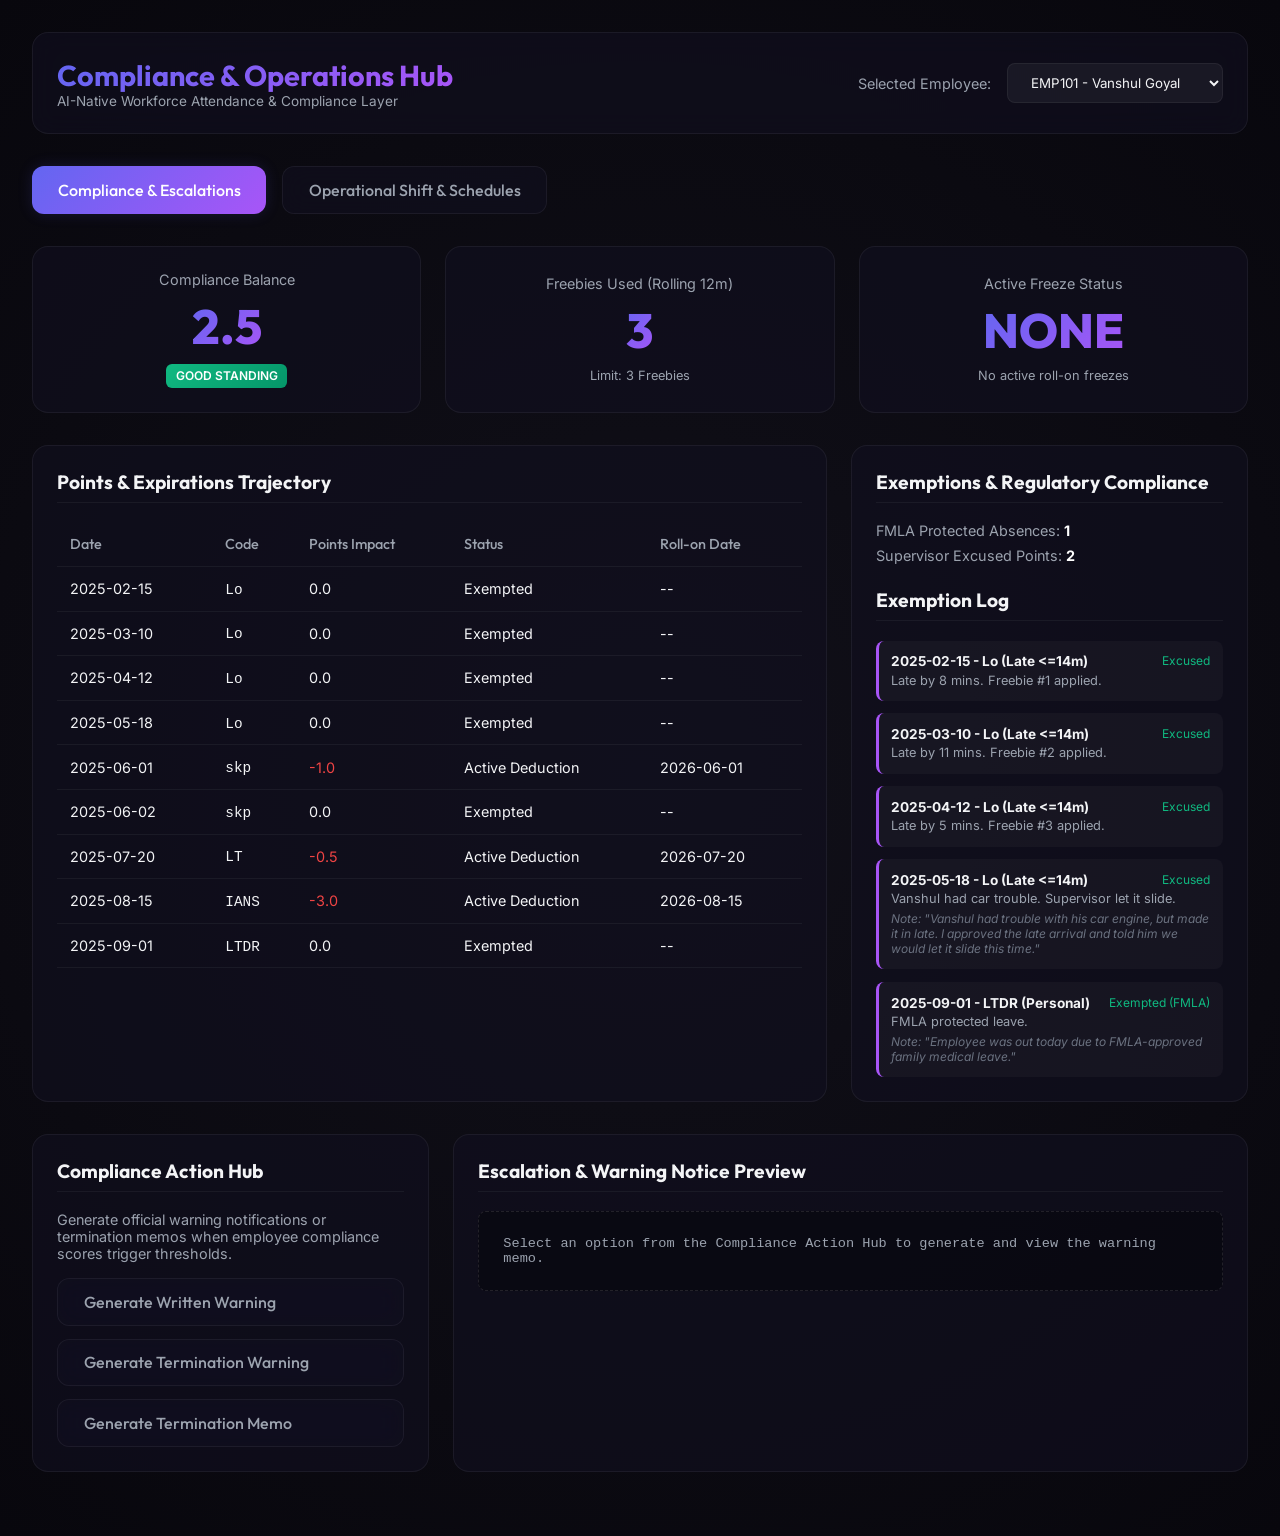
==== dashboard/index.html @ 17ec2633 "feat: initial commit for AI-native attendance compliance engine & dashboard" ====
<!DOCTYPE html>
<html lang="en">
<head>
  <meta charset="UTF-8">
  <meta name="viewport" content="width=device-width, initial-scale=1.0">
  <title>Workforce Attendance Compliance Hub</title>
  <link rel="stylesheet" href="index.css">
</head>
<body>
  <div class="app-container">
    <!-- Header -->
    <header>
      <div class="logo-section">
        <h1>Compliance & Operations Hub</h1>
        <p>AI-Native Workforce Attendance & Compliance Layer</p>
      </div>
      <div class="controls">
        <label for="employee-select" style="color: var(--text-secondary); font-size: 0.9rem;">Selected Employee:</label>
        <select id="employee-select">
          <option value="EMP101">EMP101 - Vanshul Goyal</option>
          <option value="EMP102">EMP102 - Sarah Connor</option>
          <option value="EMP103">EMP103 - Marcus Wright</option>
          <option value="EMP104">EMP104 - John Connor</option>
          <option value="EMP105">EMP105 - Kyle Reese</option>
        </select>
      </div>
    </header>

    <!-- Navigation Tabs -->
    <div class="tabs">
      <button class="tab-btn active" onclick="switchTab('compliance')">Compliance & Escalations</button>
      <button class="tab-btn" onclick="switchTab('operations')">Operational Shift & Schedules</button>
    </div>

    <!-- 1. COMPLIANCE DASHBOARD -->
    <div id="compliance-panel" class="dashboard-panel active">
      <!-- Metric Grid -->
      <div class="grid-3">
        <div class="card stat-card">
          <span class="stat-label">Compliance Balance</span>
          <div class="stat-value" id="points-val">7.0</div>
          <span id="warning-badge" class="badge badge-success">Good Standing</span>
        </div>
        <div class="card stat-card">
          <span class="stat-label">Freebies Used (Rolling 12m)</span>
          <div class="stat-value" id="freebies-val">0</div>
          <span class="stat-label" style="font-size: 0.8rem;">Limit: 3 Freebies</span>
        </div>
        <div class="card stat-card">
          <span class="stat-label">Active Freeze Status</span>
          <div class="stat-value" id="freeze-val">No</div>
          <span class="stat-label" id="freeze-sublabel" style="font-size: 0.8rem;">No active roll-on freezes</span>
        </div>
      </div>

      <!-- Detail Grid -->
      <div class="grid-2-1">
        <!-- Chronological Timeline -->
        <div class="card">
          <h3>Points & Expirations Trajectory</h3>
          <table id="trajectory-table">
            <thead>
              <tr>
                <th>Date</th>
                <th>Code</th>
                <th>Points Impact</th>
                <th>Status</th>
                <th>Roll-on Date</th>
              </tr>
            </thead>
            <tbody>
              <!-- Rendered dynamically -->
            </tbody>
          </table>
        </div>

        <!-- FMLA & Exceptions Info -->
        <div class="card">
          <h3>Exemptions & Regulatory Compliance</h3>
          <div style="margin-bottom: 1.5rem;">
            <p style="color: var(--text-secondary); font-size: 0.9rem; margin-bottom: 0.5rem;">
              FMLA Protected Absences: <strong id="fmla-count" style="color:#fff;">0</strong>
            </p>
            <p style="color: var(--text-secondary); font-size: 0.9rem;">
              Supervisor Excused Points: <strong id="excused-count" style="color:#fff;">0</strong>
            </p>
          </div>
          <h3>Exemption Log</h3>
          <div id="exemptions-log" style="font-size: 0.85rem; display: flex; flex-direction: column; gap: 0.8rem;">
            <!-- Rendered dynamically -->
          </div>
        </div>
      </div>

      <!-- Action & Letters Hub -->
      <div class="grid-3" style="grid-template-columns: 1fr 2fr;">
        <div class="card">
          <h3>Compliance Action Hub</h3>
          <p style="color: var(--text-secondary); font-size: 0.9rem; margin-bottom: 1rem;">
            Generate official warning notifications or termination memos when employee compliance scores trigger thresholds.
          </p>
          <div style="display: flex; flex-direction: column; gap: 0.8rem;">
            <button class="tab-btn" style="width: 100%; text-align: left;" onclick="showLetter('written')">Generate Written Warning</button>
            <button class="tab-btn" style="width: 100%; text-align: left;" onclick="showLetter('termination-warning')">Generate Termination Warning</button>
            <button class="tab-btn" style="width: 100%; text-align: left;" onclick="showLetter('termination')">Generate Termination Memo</button>
          </div>
        </div>
        <div class="card">
          <h3>Escalation & Warning Notice Preview</h3>
          <div class="letter-box" id="letter-preview">
Select an option from the Compliance Action Hub to generate and view the warning memo.
          </div>
        </div>
      </div>
    </div>

    <!-- 2. OPERATIONS DASHBOARD -->
    <div id="operations-panel" class="dashboard-panel">
      <!-- Top Metrics Grid -->
      <div class="grid-3">
        <div class="card stat-card">
          <span class="stat-label">Protected Sick Leave Balance</span>
          <div class="stat-value" id="sick-bal-val">32 hrs</div>
          <span class="stat-label" style="font-size: 0.8rem;">Allocated: 40 hrs / year</span>
        </div>
        <div class="card stat-card">
          <span class="stat-label">Vacation Balance</span>
          <div class="stat-value" id="vacation-val">80 hrs</div>
          <span class="stat-label" style="font-size: 0.8rem;">Earned & unused</span>
        </div>
        <div class="card stat-card">
          <span class="stat-label">Department / Role</span>
          <div class="stat-value" id="role-val" style="font-size: 1.5rem; padding: 1.2rem 0;">Warehouse Ops</div>
          <span class="stat-label" id="dept-val">Logistics</span>
        </div>
      </div>

      <!-- Schedule & Notes Detail Grid -->
      <div class="grid-2-1">
        <!-- Daily Schedule Grid -->
        <div class="card">
          <h3>Daily Base Schedule & Actual Punches</h3>
          <table id="schedule-table">
            <thead>
              <tr>
                <th>Date</th>
                <th>Base Schedule</th>
                <th>Actual Punch Result</th>
                <th>Status / Notes</th>
              </tr>
            </thead>
            <tbody>
              <!-- Rendered dynamically -->
            </tbody>
          </table>
        </div>

        <!-- Shift Notes & Trades -->
        <div style="display:flex; flex-direction:column; gap:1.5rem;">
          <div class="card">
            <h3>Supervisor Notes</h3>
            <div id="supervisor-notes-log" style="display:flex; flex-direction:column; gap:1rem;">
              <!-- Rendered dynamically -->
            </div>
          </div>
          <div class="card">
            <h3>Day Trade Off (DTO) Swaps</h3>
            <div id="dto-log">
              <!-- Rendered dynamically -->
            </div>
          </div>
        </div>
      </div>
    </div>
  </div>

  <script src="data.js"></script>
  <script src="app.js"></script>
</body>
</html>
---- dashboard/index.css ----
@import url('https://fonts.googleapis.com/css2?family=Inter:wght@300;400;500;600;700&family=Outfit:wght@400;500;600;700;800&display=swap');

:root {
  --bg-gradient: radial-gradient(circle at 50% 50%, #111019 0%, #08070d 100%);
  --glass-bg: rgba(18, 16, 32, 0.6);
  --glass-border: rgba(255, 255, 255, 0.06);
  --glass-border-hover: rgba(255, 255, 255, 0.12);
  --glow-primary: rgba(99, 102, 241, 0.15);
  
  --primary-gradient: linear-gradient(135deg, #6366f1 0%, #a855f7 100%);
  --success-gradient: linear-gradient(135deg, #10b981 0%, #059669 100%);
  --warning-gradient: linear-gradient(135deg, #f59e0b 0%, #d97706 100%);
  --danger-gradient: linear-gradient(135deg, #ef4444 0%, #dc2626 100%);

  --text-primary: #f3f4f6;
  --text-secondary: #9ca3af;
  --text-muted: #6b7280;
  
  --font-display: 'Outfit', sans-serif;
  --font-body: 'Inter', sans-serif;
}

* {
  box-sizing: border-box;
  margin: 0;
  padding: 0;
}

body {
  font-family: var(--font-body);
  background: var(--bg-gradient);
  color: var(--text-primary);
  min-height: 100vh;
  overflow-x: hidden;
  padding: 2rem;
}

/* App Container */
.app-container {
  max-width: 1400px;
  margin: 0 auto;
}

/* Header & Controls */
header {
  display: flex;
  justify-content: space-between;
  align-items: center;
  margin-bottom: 2rem;
  padding: 1.5rem;
  background: var(--glass-bg);
  border: 1px solid var(--glass-border);
  backdrop-filter: blur(12px);
  border-radius: 16px;
}

.logo-section h1 {
  font-family: var(--font-display);
  font-weight: 700;
  font-size: 1.8rem;
  background: var(--primary-gradient);
  -webkit-background-clip: text;
  -webkit-text-fill-color: transparent;
}

.logo-section p {
  color: var(--text-secondary);
  font-size: 0.85rem;
}

.controls {
  display: flex;
  gap: 1rem;
  align-items: center;
}

select {
  background: rgba(255, 255, 255, 0.05);
  border: 1px solid var(--glass-border);
  color: var(--text-primary);
  padding: 0.6rem 1.2rem;
  border-radius: 8px;
  font-family: var(--font-body);
  outline: none;
  cursor: pointer;
  transition: all 0.3s ease;
}

select:hover {
  border-color: var(--glass-border-hover);
  background: rgba(255, 255, 255, 0.08);
}

/* Tab Navigation */
.tabs {
  display: flex;
  gap: 1rem;
  margin-bottom: 2rem;
}

.tab-btn {
  background: var(--glass-bg);
  border: 1px solid var(--glass-border);
  color: var(--text-secondary);
  font-family: var(--font-display);
  font-weight: 500;
  font-size: 1rem;
  padding: 0.8rem 1.6rem;
  border-radius: 12px;
  cursor: pointer;
  transition: all 0.3s ease;
  backdrop-filter: blur(12px);
}

.tab-btn:hover {
  color: var(--text-primary);
  border-color: var(--glass-border-hover);
  background: rgba(255, 255, 255, 0.05);
}

.tab-btn.active {
  background: var(--primary-gradient);
  color: #fff;
  border: none;
  box-shadow: 0 0 15px var(--glow-primary);
}

/* Dashboard Grid Layouts */
.dashboard-panel {
  display: none;
  animation: fadeIn 0.4s ease forwards;
}

.dashboard-panel.active {
  display: block;
}

.grid-3 {
  display: grid;
  grid-template-columns: repeat(auto-fit, minmax(300px, 1fr));
  gap: 1.5rem;
  margin-bottom: 2rem;
}

.grid-2-1 {
  display: grid;
  grid-template-columns: 2fr 1fr;
  gap: 1.5rem;
  margin-bottom: 2rem;
}

@media (max-width: 1024px) {
  .grid-2-1 {
    grid-template-columns: 1fr;
  }
}

/* Glass Cards */
.card {
  background: var(--glass-bg);
  border: 1px solid var(--glass-border);
  border-radius: 16px;
  padding: 1.5rem;
  backdrop-filter: blur(16px);
  transition: all 0.3s ease;
}

.card:hover {
  border-color: var(--glass-border-hover);
  box-shadow: 0 8px 30px rgba(0,0,0,0.4);
}

.card h3 {
  font-family: var(--font-display);
  font-size: 1.2rem;
  margin-bottom: 1.2rem;
  color: var(--text-primary);
  border-bottom: 1px solid rgba(255, 255, 255, 0.05);
  padding-bottom: 0.5rem;
}

/* Metric / Stats Cards */
.stat-card {
  display: flex;
  flex-direction: column;
  justify-content: center;
  align-items: center;
  text-align: center;
}

.stat-value {
  font-family: var(--font-display);
  font-size: 3rem;
  font-weight: 800;
  margin: 0.5rem 0;
  background: var(--primary-gradient);
  -webkit-background-clip: text;
  -webkit-text-fill-color: transparent;
}

.stat-label {
  color: var(--text-secondary);
  font-size: 0.9rem;
}

/* Warning Badges */
.badge {
  display: inline-block;
  padding: 0.3rem 0.6rem;
  border-radius: 6px;
  font-size: 0.75rem;
  font-weight: 600;
  text-transform: uppercase;
}

.badge-success { background: var(--success-gradient); color: #fff; }
.badge-warning { background: var(--warning-gradient); color: #fff; }
.badge-danger { background: var(--danger-gradient); color: #fff; }

/* Timeline list */
.timeline {
  list-style: none;
  position: relative;
  padding-left: 1.5rem;
}

.timeline::before {
  content: '';
  position: absolute;
  left: 5px;
  top: 0;
  bottom: 0;
  width: 2px;
  background: rgba(255, 255, 255, 0.05);
}

.timeline-item {
  position: relative;
  margin-bottom: 1.5rem;
}

.timeline-item::before {
  content: '';
  position: absolute;
  left: -21px;
  top: 4px;
  width: 10px;
  height: 10px;
  border-radius: 50%;
  background: #a855f7;
  border: 2px solid #08070d;
}

.timeline-date {
  font-size: 0.8rem;
  color: var(--text-muted);
}

.timeline-desc {
  font-size: 0.95rem;
  margin: 0.2rem 0;
}

.timeline-status {
  font-size: 0.85rem;
  color: var(--text-secondary);
}

/* Tables */
table {
  width: 100%;
  border-collapse: collapse;
  margin-top: 0.5rem;
}

th, td {
  text-align: left;
  padding: 0.8rem;
  border-bottom: 1px solid rgba(255,255,255,0.05);
  font-size: 0.9rem;
}

th {
  font-family: var(--font-display);
  color: var(--text-secondary);
  font-weight: 500;
}

tr:hover td {
  background: rgba(255, 255, 255, 0.02);
}

/* Warning Letters Letterbox */
.letter-box {
  background: rgba(0, 0, 0, 0.3);
  border: 1px dashed rgba(255, 255, 255, 0.1);
  padding: 1.5rem;
  border-radius: 8px;
  font-family: monospace;
  white-space: pre-wrap;
  font-size: 0.85rem;
  color: var(--text-secondary);
  overflow-y: auto;
  max-height: 300px;
}

/* Fade In Animation */
@keyframes fadeIn {
  from { opacity: 0; transform: translateY(10px); }
  to { opacity: 1; transform: translateY(0); }
}
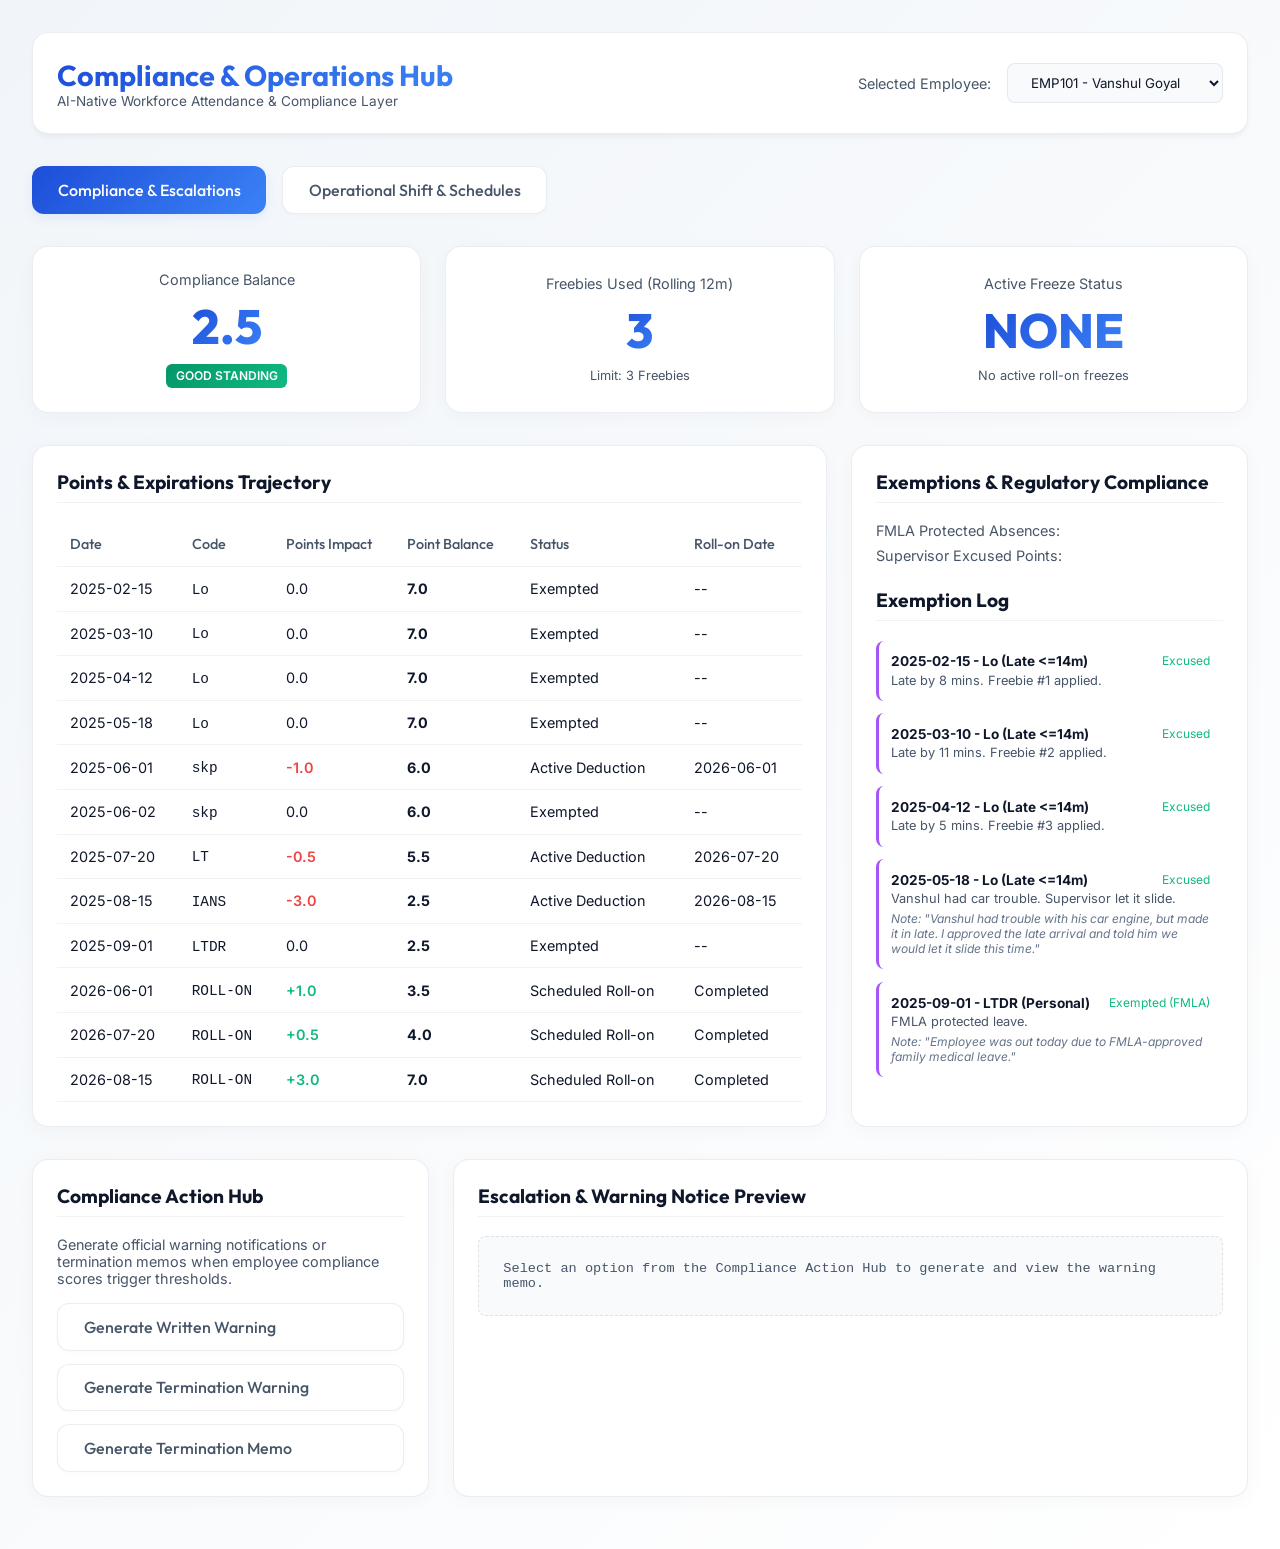
==== commit 1b8d3f2a: "feat: add running points balance column and render roll-ons explicitly" ====
--- a/dashboard/index.html
+++ b/dashboard/index.html
@@ -64,6 +64,7 @@
                 <th>Date</th>
                 <th>Code</th>
                 <th>Points Impact</th>
+                <th>Point Balance</th>
                 <th>Status</th>
                 <th>Roll-on Date</th>
               </tr>
--- a/dashboard/index.css
+++ b/dashboard/index.css
@@ -1,20 +1,20 @@
 @import url('https://fonts.googleapis.com/css2?family=Inter:wght@300;400;500;600;700&family=Outfit:wght@400;500;600;700;800&display=swap');
 
 :root {
-  --bg-gradient: radial-gradient(circle at 50% 50%, #111019 0%, #08070d 100%);
-  --glass-bg: rgba(18, 16, 32, 0.6);
-  --glass-border: rgba(255, 255, 255, 0.06);
-  --glass-border-hover: rgba(255, 255, 255, 0.12);
-  --glow-primary: rgba(99, 102, 241, 0.15);
+  --bg-gradient: linear-gradient(135deg, #f1f5f9 0%, #ffffff 100%);
+  --card-bg: #ffffff;
+  --border-color: rgba(148, 163, 184, 0.2);
+  --border-hover: rgba(59, 130, 246, 0.4);
+  --glow-primary: rgba(59, 130, 246, 0.1);
   
-  --primary-gradient: linear-gradient(135deg, #6366f1 0%, #a855f7 100%);
-  --success-gradient: linear-gradient(135deg, #10b981 0%, #059669 100%);
-  --warning-gradient: linear-gradient(135deg, #f59e0b 0%, #d97706 100%);
-  --danger-gradient: linear-gradient(135deg, #ef4444 0%, #dc2626 100%);
-
-  --text-primary: #f3f4f6;
-  --text-secondary: #9ca3af;
-  --text-muted: #6b7280;
+  --primary-gradient: linear-gradient(135deg, #1d4ed8 0%, #3b82f6 100%);
+  --success-gradient: linear-gradient(135deg, #059669 0%, #10b981 100%);
+  --warning-gradient: linear-gradient(135deg, #d97706 0%, #f59e0b 100%);
+  --danger-gradient: linear-gradient(135deg, #dc2626 0%, #ef4444 100%);
+
+  --text-primary: #0f172a;
+  --text-secondary: #475569;
+  --text-muted: #64748b;
   
   --font-display: 'Outfit', sans-serif;
   --font-body: 'Inter', sans-serif;
@@ -48,9 +48,9 @@
   align-items: center;
   margin-bottom: 2rem;
   padding: 1.5rem;
-  background: var(--glass-bg);
-  border: 1px solid var(--glass-border);
-  backdrop-filter: blur(12px);
+  background: var(--card-bg);
+  border: 1px solid var(--border-color);
+  box-shadow: 0 4px 6px -1px rgba(0, 0, 0, 0.05);
   border-radius: 16px;
 }
 
@@ -75,8 +75,8 @@
 }
 
 select {
-  background: rgba(255, 255, 255, 0.05);
-  border: 1px solid var(--glass-border);
+  background: #f8fafc;
+  border: 1px solid var(--border-color);
   color: var(--text-primary);
   padding: 0.6rem 1.2rem;
   border-radius: 8px;
@@ -87,8 +87,8 @@
 }
 
 select:hover {
-  border-color: var(--glass-border-hover);
-  background: rgba(255, 255, 255, 0.08);
+  border-color: var(--border-hover);
+  background: #f1f5f9;
 }
 
 /* Tab Navigation */
@@ -99,8 +99,8 @@
 }
 
 .tab-btn {
-  background: var(--glass-bg);
-  border: 1px solid var(--glass-border);
+  background: var(--card-bg);
+  border: 1px solid var(--border-color);
   color: var(--text-secondary);
   font-family: var(--font-display);
   font-weight: 500;
@@ -109,20 +109,20 @@
   border-radius: 12px;
   cursor: pointer;
   transition: all 0.3s ease;
-  backdrop-filter: blur(12px);
+  box-shadow: 0 2px 4px rgba(0, 0, 0, 0.02);
 }
 
 .tab-btn:hover {
   color: var(--text-primary);
-  border-color: var(--glass-border-hover);
-  background: rgba(255, 255, 255, 0.05);
+  border-color: var(--border-hover);
+  background: #f8fafc;
 }
 
 .tab-btn.active {
   background: var(--primary-gradient);
   color: #fff;
   border: none;
-  box-shadow: 0 0 15px var(--glow-primary);
+  box-shadow: 0 4px 12px var(--glow-primary);
 }
 
 /* Dashboard Grid Layouts */
@@ -155,19 +155,19 @@
   }
 }
 
-/* Glass Cards */
+/* Cards */
 .card {
-  background: var(--glass-bg);
-  border: 1px solid var(--glass-border);
+  background: var(--card-bg);
+  border: 1px solid var(--border-color);
   border-radius: 16px;
   padding: 1.5rem;
-  backdrop-filter: blur(16px);
+  box-shadow: 0 4px 20px rgba(0, 0, 0, 0.03);
   transition: all 0.3s ease;
 }
 
 .card:hover {
-  border-color: var(--glass-border-hover);
-  box-shadow: 0 8px 30px rgba(0,0,0,0.4);
+  border-color: var(--border-hover);
+  box-shadow: 0 10px 25px rgba(0, 0, 0, 0.06);
 }
 
 .card h3 {
@@ -175,7 +175,7 @@
   font-size: 1.2rem;
   margin-bottom: 1.2rem;
   color: var(--text-primary);
-  border-bottom: 1px solid rgba(255, 255, 255, 0.05);
+  border-bottom: 1px solid rgba(0, 0, 0, 0.05);
   padding-bottom: 0.5rem;
 }
 
@@ -231,7 +231,7 @@
   top: 0;
   bottom: 0;
   width: 2px;
-  background: rgba(255, 255, 255, 0.05);
+  background: rgba(0, 0, 0, 0.05);
 }
 
 .timeline-item {
@@ -247,8 +247,8 @@
   width: 10px;
   height: 10px;
   border-radius: 50%;
-  background: #a855f7;
-  border: 2px solid #08070d;
+  background: #3b82f6;
+  border: 2px solid #ffffff;
 }
 
 .timeline-date {
@@ -276,7 +276,7 @@
 th, td {
   text-align: left;
   padding: 0.8rem;
-  border-bottom: 1px solid rgba(255,255,255,0.05);
+  border-bottom: 1px solid rgba(0, 0, 0, 0.05);
   font-size: 0.9rem;
 }
 
@@ -287,13 +287,13 @@
 }
 
 tr:hover td {
-  background: rgba(255, 255, 255, 0.02);
+  background: #f8fafc;
 }
 
 /* Warning Letters Letterbox */
 .letter-box {
-  background: rgba(0, 0, 0, 0.3);
-  border: 1px dashed rgba(255, 255, 255, 0.1);
+  background: #f8fafc;
+  border: 1px dashed rgba(0, 0, 0, 0.1);
   padding: 1.5rem;
   border-radius: 8px;
   font-family: monospace;
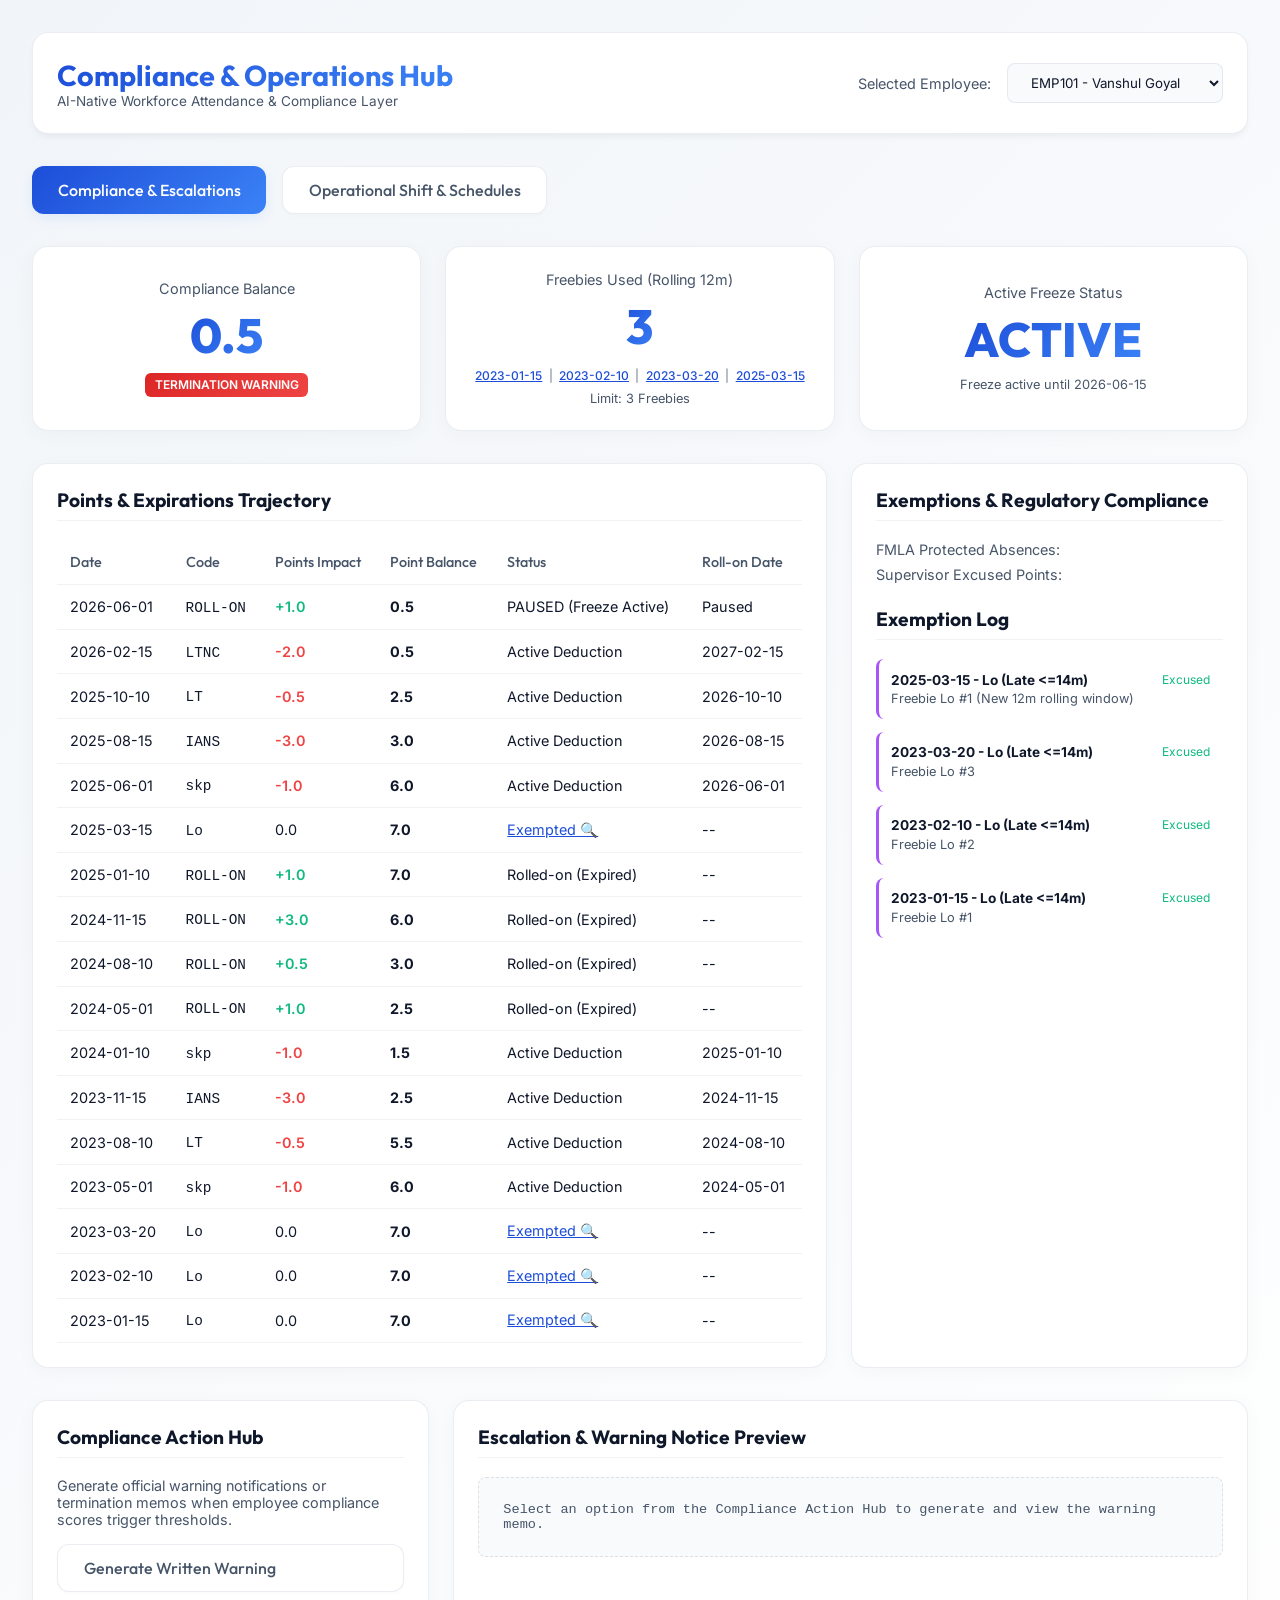
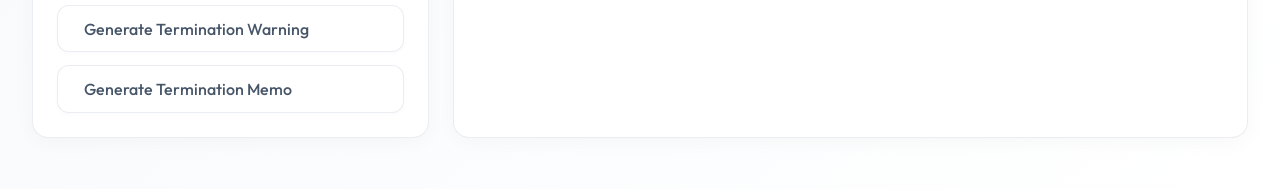
==== commit 7a6fe4e4: "feat: add interactive freebie link scrolling and exemption details modal popup" ====
--- a/dashboard/index.html
+++ b/dashboard/index.html
@@ -44,12 +44,28 @@
         <div class="card stat-card">
           <span class="stat-label">Freebies Used (Rolling 12m)</span>
           <div class="stat-value" id="freebies-val">0</div>
-          <span class="stat-label" style="font-size: 0.8rem;">Limit: 3 Freebies</span>
+          <div id="freebie-dates" style="font-size: 0.75rem; margin-top: 0.3rem; display: flex; gap: 0.4rem; justify-content: center; flex-wrap: wrap;">
+            <!-- Clickable dates links here -->
+          </div>
+          <span class="stat-label" style="font-size: 0.8rem; margin-top: 0.5rem;">Limit: 3 Freebies</span>
         </div>
         <div class="card stat-card">
           <span class="stat-label">Active Freeze Status</span>
           <div class="stat-value" id="freeze-val">No</div>
           <span class="stat-label" id="freeze-sublabel" style="font-size: 0.8rem;">No active roll-on freezes</span>
+        </div>
+      </div>
+
+      <!-- Exemption Modal Overlay -->
+      <div id="exemption-modal" class="modal-overlay" style="display:none;">
+        <div class="modal-card">
+          <div class="modal-header">
+            <h3 style="margin: 0; border: none; padding: 0;">Exemption Details</h3>
+            <button class="close-btn" onclick="closeModal()">&times;</button>
+          </div>
+          <div class="modal-body" id="modal-content" style="color: var(--text-secondary); line-height: 1.5; font-size: 0.95rem;">
+            <!-- Populated dynamically -->
+          </div>
         </div>
       </div>
 
--- a/dashboard/index.css
+++ b/dashboard/index.css
@@ -304,6 +304,58 @@
   max-height: 300px;
 }
 
+/* Modal Popup Overlay */
+.modal-overlay {
+  position: fixed;
+  top: 0;
+  left: 0;
+  width: 100%;
+  height: 100%;
+  background: rgba(15, 23, 42, 0.5);
+  backdrop-filter: blur(8px);
+  display: flex;
+  justify-content: center;
+  align-items: center;
+  z-index: 1000;
+  animation: fadeIn 0.2s ease forwards;
+}
+
+.modal-card {
+  background: #ffffff;
+  border: 1px solid var(--border-color);
+  border-radius: 16px;
+  width: 90%;
+  max-width: 500px;
+  padding: 1.5rem;
+  box-shadow: 0 20px 25px -5px rgba(0, 0, 0, 0.1), 0 10px 10px -5px rgba(0, 0, 0, 0.04);
+  animation: slideUp 0.3s cubic-bezier(0.16, 1, 0.3, 1) forwards;
+}
+
+.modal-header {
+  display: flex;
+  justify-content: space-between;
+  align-items: center;
+  margin-bottom: 1rem;
+}
+
+.close-btn {
+  background: none;
+  border: none;
+  font-size: 1.8rem;
+  cursor: pointer;
+  color: var(--text-secondary);
+  line-height: 1;
+}
+
+.close-btn:hover {
+  color: var(--text-primary);
+}
+
+@keyframes slideUp {
+  from { transform: translateY(20px); opacity: 0; }
+  to { transform: translateY(0); opacity: 1; }
+}
+
 /* Fade In Animation */
 @keyframes fadeIn {
   from { opacity: 0; transform: translateY(10px); }
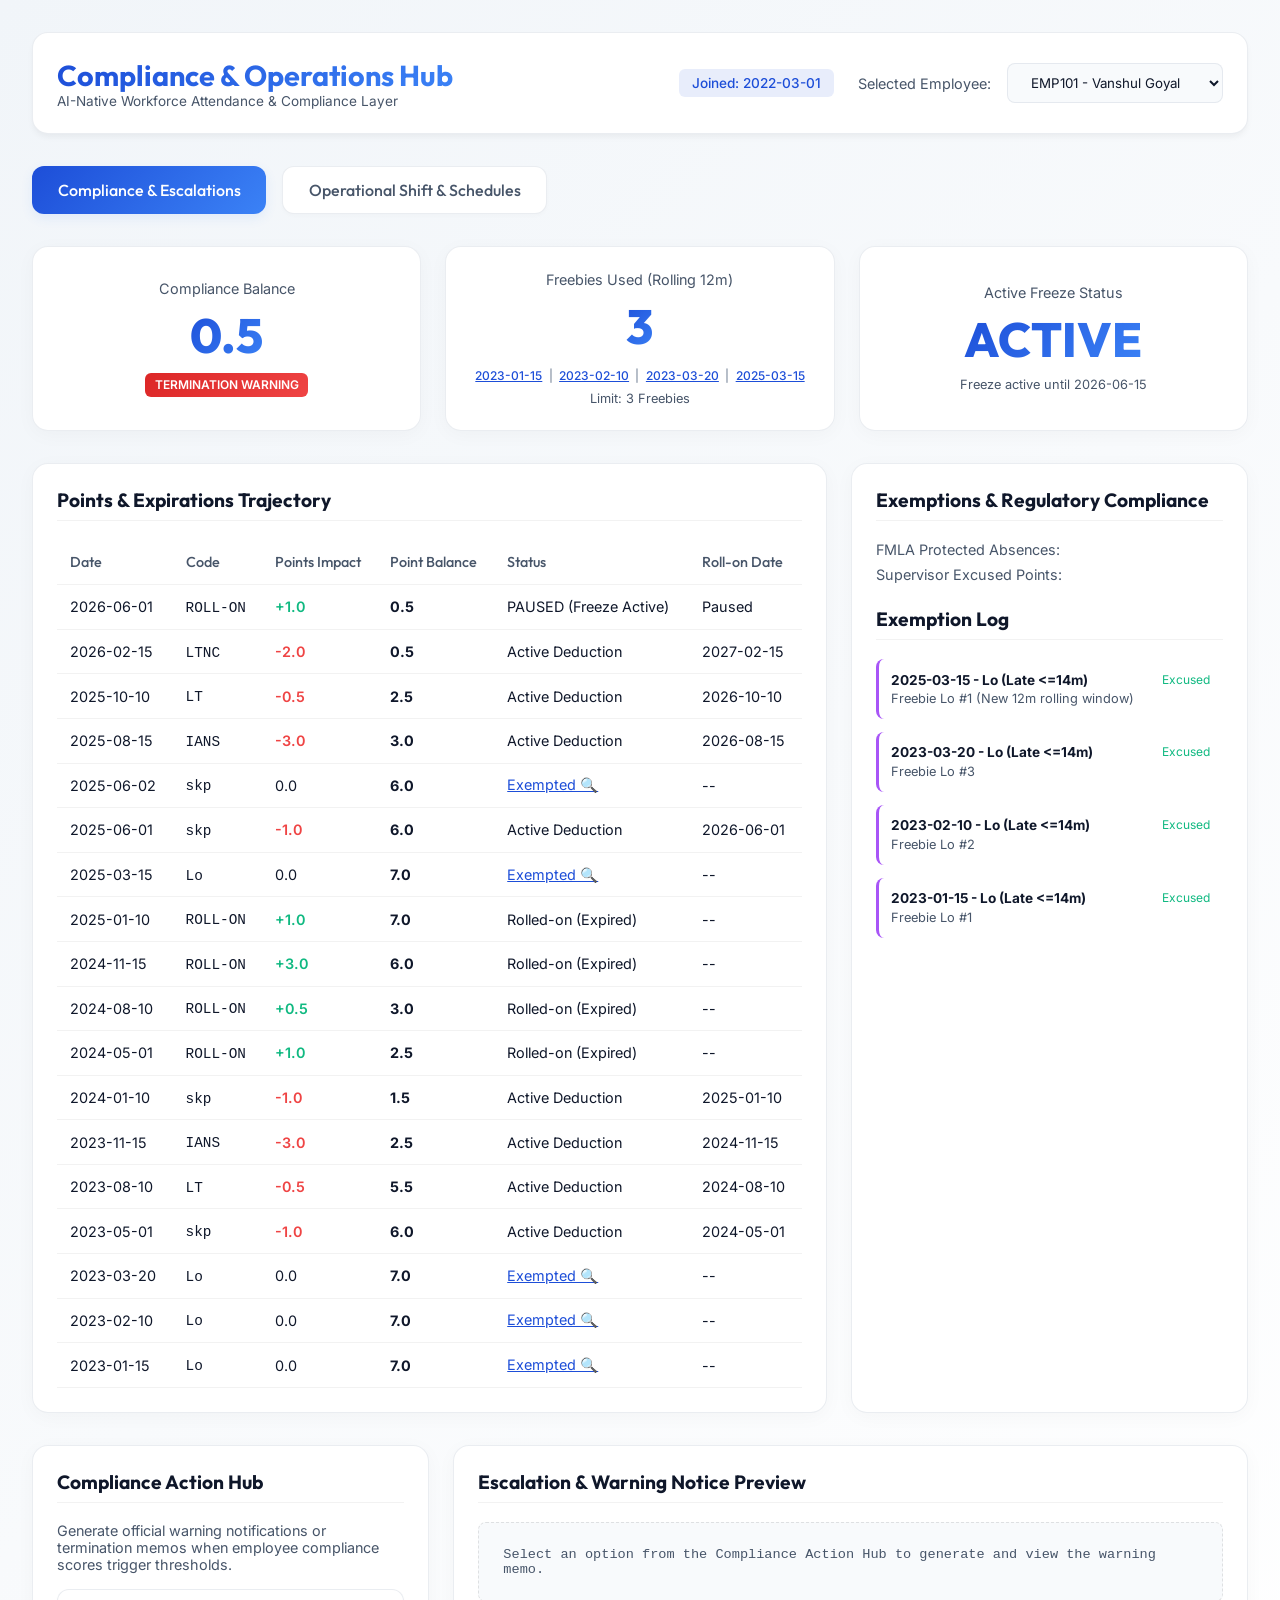
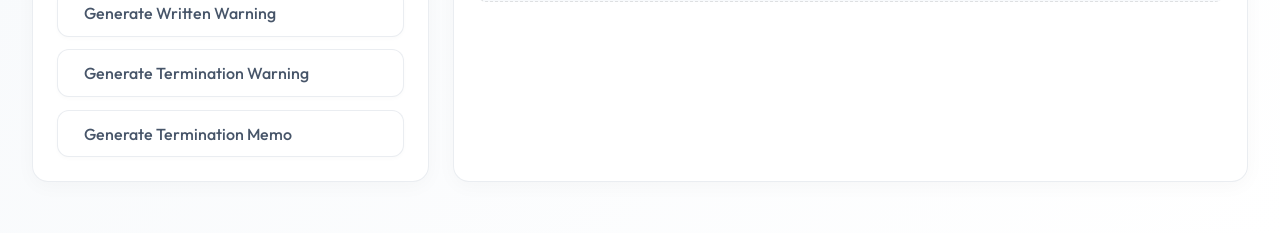
==== commit 1b3ff4f6: "feat: expand to 10 employees with multi-year timelines and display joining date on dashboard" ====
--- a/dashboard/index.html
+++ b/dashboard/index.html
@@ -15,6 +15,7 @@
         <p>AI-Native Workforce Attendance & Compliance Layer</p>
       </div>
       <div class="controls">
+        <span id="join-date-badge" style="background: rgba(29, 78, 216, 0.1); color: #1d4ed8; padding: 0.4rem 0.8rem; border-radius: 6px; font-size: 0.85rem; font-weight: 500; margin-right: 0.5rem;">Joined: --</span>
         <label for="employee-select" style="color: var(--text-secondary); font-size: 0.9rem;">Selected Employee:</label>
         <select id="employee-select">
           <option value="EMP101">EMP101 - Vanshul Goyal</option>
@@ -22,6 +23,11 @@
           <option value="EMP103">EMP103 - Marcus Wright</option>
           <option value="EMP104">EMP104 - John Connor</option>
           <option value="EMP105">EMP105 - Kyle Reese</option>
+          <option value="EMP106">EMP106 - Ellen Ripley</option>
+          <option value="EMP107">EMP107 - Peter Parker</option>
+          <option value="EMP108">EMP108 - Tony Stark</option>
+          <option value="EMP109">EMP109 - Bruce Wayne</option>
+          <option value="EMP110">EMP110 - Clark Kent</option>
         </select>
       </div>
     </header>
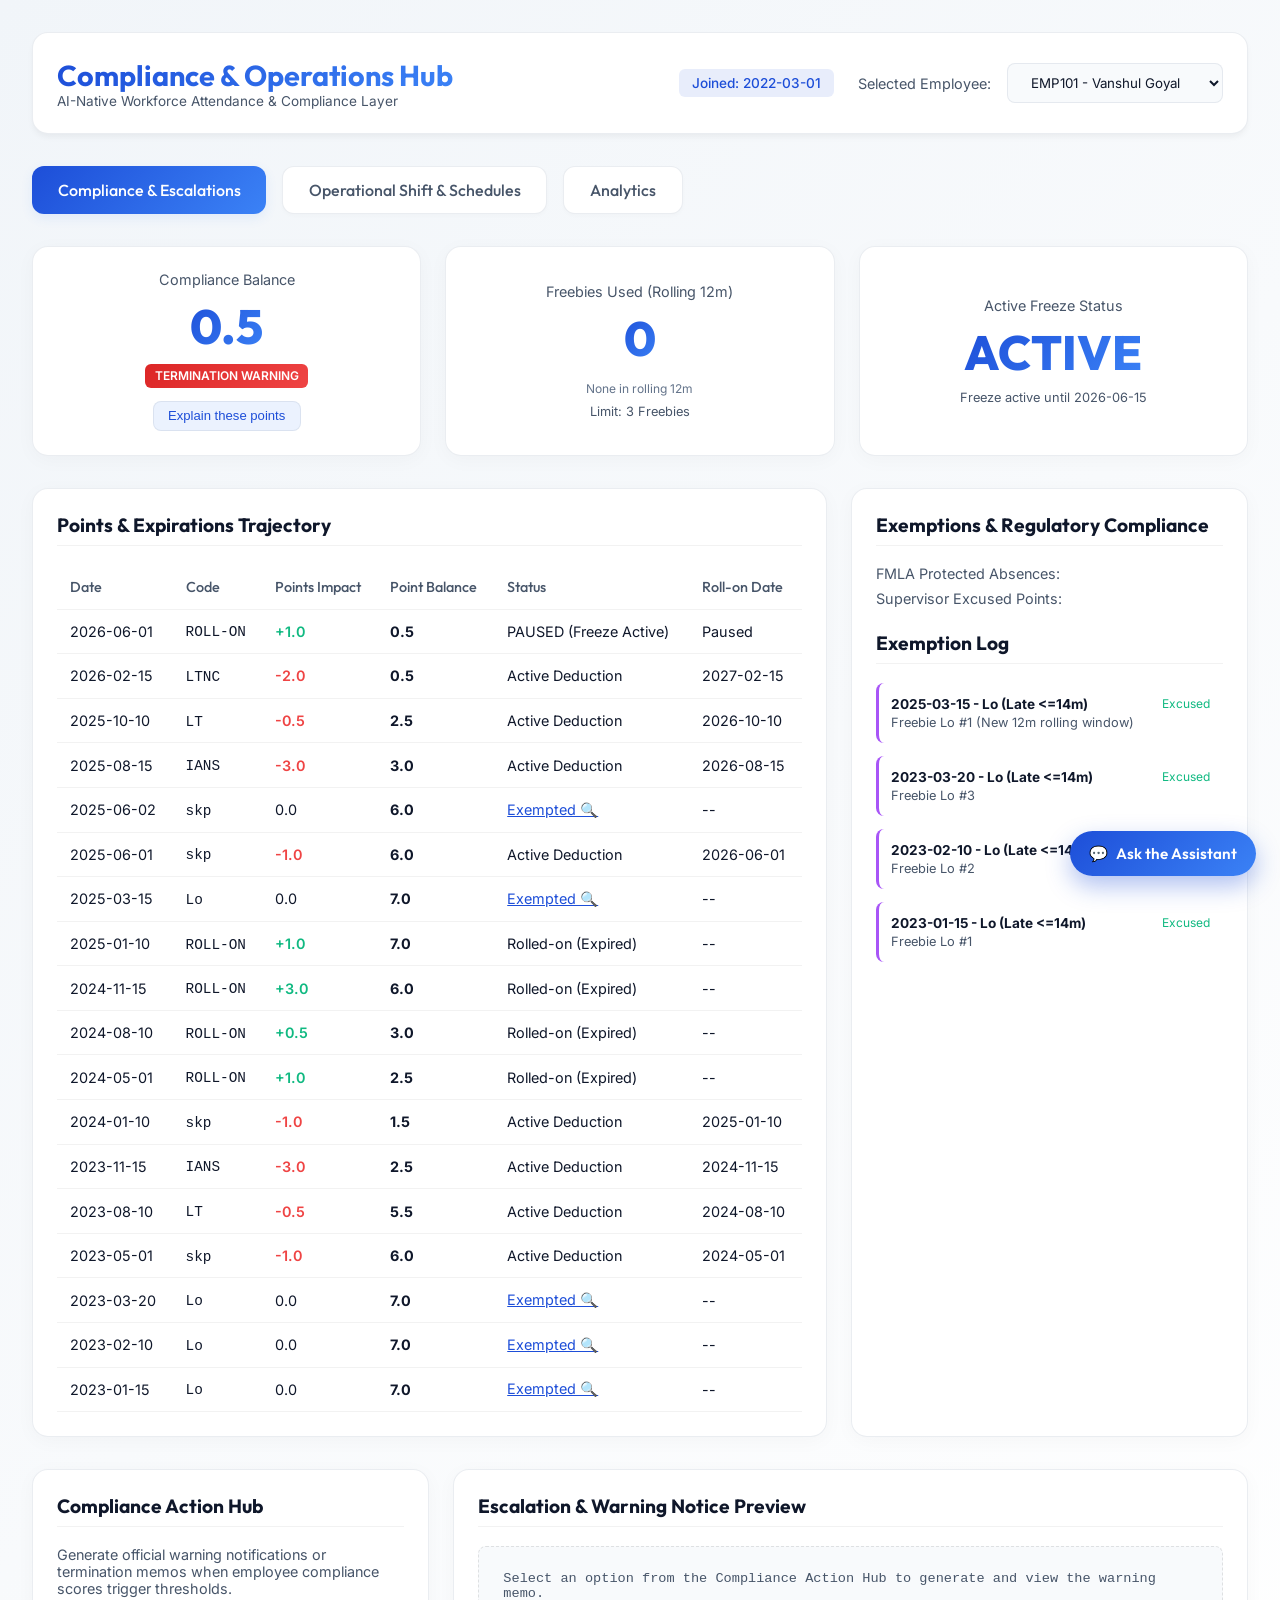
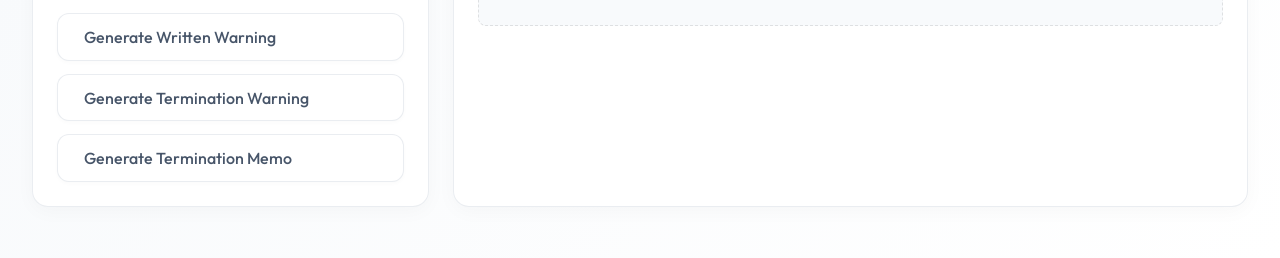
==== commit 7e69b031: "Track C: web & devops (F-33/37/38/45/50/52) - F-33: SSE /api/chat/stream + streaming render in chat." ====
--- a/dashboard/index.html
+++ b/dashboard/index.html
@@ -29,6 +29,7 @@
           <option value="EMP109">EMP109 - Bruce Wayne</option>
           <option value="EMP110">EMP110 - Clark Kent</option>
         </select>
+        <button id="signout-btn" class="signout-btn" style="display:none;" onclick="signOut()">Sign out</button>
       </div>
     </header>
 
@@ -36,6 +37,7 @@
     <div class="tabs">
       <button class="tab-btn active" onclick="switchTab('compliance')">Compliance & Escalations</button>
       <button class="tab-btn" onclick="switchTab('operations')">Operational Shift & Schedules</button>
+      <button class="tab-btn" onclick="switchTab('analytics')">Analytics</button>
     </div>
 
     <!-- 1. COMPLIANCE DASHBOARD -->
@@ -46,6 +48,7 @@
           <span class="stat-label">Compliance Balance</span>
           <div class="stat-value" id="points-val">7.0</div>
           <span id="warning-badge" class="badge badge-success">Good Standing</span>
+          <button type="button" class="explain-btn" onclick="explainCurrentPoints()">Explain these points</button>
         </div>
         <div class="card stat-card">
           <span class="stat-label">Freebies Used (Rolling 12m)</span>
@@ -195,9 +198,90 @@
         </div>
       </div>
     </div>
+
+    <!-- 3. ANALYTICS DASHBOARD -->
+    <div id="analytics-panel" class="dashboard-panel">
+      <div class="grid-3">
+        <div class="card stat-card">
+          <span class="stat-label">Workforce Size</span>
+          <div class="stat-value" id="an-total">0</div>
+          <span class="stat-label" style="font-size:0.8rem;">employees tracked</span>
+        </div>
+        <div class="card stat-card">
+          <span class="stat-label">At-Risk (&le; 2.0 pts)</span>
+          <div class="stat-value" id="an-atrisk" style="color:#ef4444;">0</div>
+          <span class="stat-label" style="font-size:0.8rem;">on written / termination warning</span>
+        </div>
+        <div class="card stat-card">
+          <span class="stat-label">Average Balance</span>
+          <div class="stat-value" id="an-avg">0.0</div>
+          <span class="stat-label" style="font-size:0.8rem;">points across roster</span>
+        </div>
+      </div>
+
+      <div class="grid-2-1">
+        <div class="card">
+          <h3>Department Comparison</h3>
+          <table id="an-dept-table">
+            <thead>
+              <tr>
+                <th>Department</th>
+                <th>Headcount</th>
+                <th>Avg Points</th>
+                <th>At-Risk</th>
+              </tr>
+            </thead>
+            <tbody>
+              <!-- Rendered dynamically -->
+            </tbody>
+          </table>
+        </div>
+        <div class="card">
+          <h3>Points Distribution</h3>
+          <div id="an-distribution" class="an-distribution">
+            <!-- Rendered dynamically -->
+          </div>
+        </div>
+      </div>
+
+      <div class="card">
+        <h3>At-Risk Employees</h3>
+        <div id="an-atrisk-list" class="an-atrisk-list">
+          <!-- Rendered dynamically -->
+        </div>
+      </div>
+    </div>
+  </div>
+
+  <!-- Attendance Assistant (chatbot) -->
+  <button id="chat-fab" class="chat-fab" aria-label="Open attendance assistant">
+    <span>💬</span> Ask the Assistant
+  </button>
+  <div id="chat-panel" class="chat-panel" role="dialog" aria-label="Attendance assistant" hidden>
+    <div class="chat-header">
+      <div class="chat-title">
+        <strong>Attendance Assistant</strong>
+        <span id="chat-status" class="chat-status">Grounded in live attendance data</span>
+      </div>
+      <button id="chat-close" class="chat-close" aria-label="Close assistant">&times;</button>
+    </div>
+    <div id="chat-messages" class="chat-messages" aria-live="polite"></div>
+    <div class="chat-suggestions" id="chat-suggestions">
+      <button type="button" class="chip">Who is at risk of termination?</button>
+      <button type="button" class="chip">Why was EMP101 excused in May?</button>
+      <button type="button" class="chip">Who has the lowest points?</button>
+      <button type="button" class="chip">List everyone on a written warning</button>
+    </div>
+    <form id="chat-form" class="chat-input">
+      <textarea id="chat-text" rows="1" placeholder="Ask about any employee's attendance…" autocomplete="off"></textarea>
+      <button type="submit" id="chat-send" aria-label="Send">Send</button>
+    </form>
+    <div id="chat-usage" class="chat-usage"></div>
   </div>
 
   <script src="data.js"></script>
   <script src="app.js"></script>
+  <script src="analytics.js"></script>
+  <script src="chat.js"></script>
 </body>
 </html>
--- a/dashboard/index.css
+++ b/dashboard/index.css
@@ -361,3 +361,262 @@
   from { opacity: 0; transform: translateY(10px); }
   to { opacity: 1; transform: translateY(0); }
 }
+
+/* ============================= */
+/* Attendance Assistant (chatbot) */
+/* ============================= */
+.chat-fab {
+  position: fixed;
+  bottom: 1.5rem;
+  right: 1.5rem;
+  z-index: 900;
+  display: inline-flex;
+  align-items: center;
+  gap: 0.5rem;
+  padding: 0.8rem 1.2rem;
+  border: none;
+  border-radius: 999px;
+  background: var(--primary-gradient);
+  color: #fff;
+  font-family: var(--font-display);
+  font-weight: 600;
+  font-size: 0.95rem;
+  cursor: pointer;
+  box-shadow: 0 10px 25px rgba(29, 78, 216, 0.35);
+  transition: transform 0.15s ease, box-shadow 0.15s ease;
+}
+.chat-fab:hover { transform: translateY(-2px); box-shadow: 0 14px 30px rgba(29, 78, 216, 0.45); }
+
+.chat-panel {
+  position: fixed;
+  bottom: 1.5rem;
+  right: 1.5rem;
+  z-index: 950;
+  width: min(420px, calc(100vw - 3rem));
+  height: min(620px, calc(100vh - 3rem));
+  display: flex;
+  flex-direction: column;
+  background: var(--card-bg);
+  border: 1px solid var(--border-color);
+  border-radius: 18px;
+  box-shadow: 0 24px 60px rgba(15, 23, 42, 0.25);
+  overflow: hidden;
+  animation: slideUp 0.2s ease;
+}
+.chat-panel[hidden] { display: none; }
+
+.chat-header {
+  display: flex;
+  align-items: center;
+  justify-content: space-between;
+  padding: 1rem 1.2rem;
+  background: var(--primary-gradient);
+  color: #fff;
+}
+.chat-title { display: flex; flex-direction: column; }
+.chat-title strong { font-family: var(--font-display); font-size: 1.05rem; }
+.chat-status { font-size: 0.75rem; opacity: 0.85; margin-top: 0.1rem; }
+.chat-close {
+  background: transparent;
+  border: none;
+  color: #fff;
+  font-size: 1.6rem;
+  line-height: 1;
+  cursor: pointer;
+  opacity: 0.9;
+}
+.chat-close:hover { opacity: 1; }
+
+.chat-messages {
+  flex: 1;
+  overflow-y: auto;
+  padding: 1.2rem;
+  display: flex;
+  flex-direction: column;
+  gap: 0.85rem;
+  background: #f8fafc;
+}
+
+.chat-msg {
+  max-width: 85%;
+  padding: 0.7rem 0.95rem;
+  border-radius: 14px;
+  font-size: 0.9rem;
+  line-height: 1.5;
+  animation: fadeIn 0.2s ease;
+  white-space: pre-wrap;
+  word-wrap: break-word;
+}
+.chat-msg.user {
+  align-self: flex-end;
+  background: var(--primary-gradient);
+  color: #fff;
+  border-bottom-right-radius: 4px;
+}
+.chat-msg.bot {
+  align-self: flex-start;
+  background: #fff;
+  color: var(--text-primary);
+  border: 1px solid var(--border-color);
+  border-bottom-left-radius: 4px;
+}
+.chat-msg.bot code {
+  background: rgba(29, 78, 216, 0.08);
+  padding: 0.05rem 0.35rem;
+  border-radius: 5px;
+  font-size: 0.82rem;
+}
+.chat-msg.bot table { border-collapse: collapse; margin: 0.4rem 0; width: 100%; }
+.chat-msg.bot th, .chat-msg.bot td {
+  border: 1px solid var(--border-color);
+  padding: 0.3rem 0.5rem;
+  text-align: left;
+  font-size: 0.82rem;
+}
+.chat-msg .meta {
+  display: block;
+  margin-top: 0.4rem;
+  font-size: 0.68rem;
+  color: var(--text-muted);
+}
+.chat-msg.typing { color: var(--text-muted); font-style: italic; }
+
+.chat-suggestions {
+  display: flex;
+  flex-wrap: wrap;
+  gap: 0.4rem;
+  padding: 0.6rem 1rem;
+  border-top: 1px solid var(--border-color);
+  background: var(--card-bg);
+}
+.chip {
+  border: 1px solid var(--border-color);
+  background: #f1f5f9;
+  color: var(--text-secondary);
+  border-radius: 999px;
+  padding: 0.35rem 0.7rem;
+  font-size: 0.78rem;
+  cursor: pointer;
+  transition: background 0.15s ease, color 0.15s ease;
+}
+.chip:hover { background: var(--glow-primary); color: #1d4ed8; }
+
+.chat-input {
+  display: flex;
+  gap: 0.5rem;
+  padding: 0.8rem 1rem 1rem;
+  border-top: 1px solid var(--border-color);
+  background: var(--card-bg);
+}
+.chat-input textarea {
+  flex: 1;
+  resize: none;
+  max-height: 120px;
+  padding: 0.6rem 0.8rem;
+  border: 1px solid var(--border-color);
+  border-radius: 12px;
+  font-family: var(--font-body);
+  font-size: 0.9rem;
+  color: var(--text-primary);
+  outline: none;
+}
+.chat-input textarea:focus { border-color: var(--border-hover); }
+.chat-input button {
+  border: none;
+  border-radius: 12px;
+  padding: 0 1.1rem;
+  background: var(--primary-gradient);
+  color: #fff;
+  font-weight: 600;
+  cursor: pointer;
+}
+.chat-input button:disabled { opacity: 0.5; cursor: not-allowed; }
+
+/* --- Track C additions (F-37/38/45/50/36) --- */
+
+/* Sign out (F-50) */
+.signout-btn {
+  border: 1px solid var(--border-color);
+  background: #fff;
+  color: var(--text-secondary);
+  border-radius: 8px;
+  padding: 0.4rem 0.8rem;
+  font-size: 0.85rem;
+  cursor: pointer;
+  margin-left: 0.5rem;
+}
+.signout-btn:hover { border-color: var(--border-hover); color: #1d4ed8; }
+
+/* Explain-these-points deep link (F-37) */
+.explain-btn {
+  margin-top: 0.8rem;
+  border: 1px solid var(--border-color);
+  background: var(--glow-primary);
+  color: #1d4ed8;
+  border-radius: 8px;
+  padding: 0.4rem 0.9rem;
+  font-size: 0.82rem;
+  font-weight: 500;
+  cursor: pointer;
+  transition: background 0.15s ease;
+}
+.explain-btn:hover { background: rgba(29, 78, 216, 0.15); }
+
+/* Export-to-IRM action on a chat answer (F-38) */
+.msg-actions { margin-top: 0.55rem; }
+.export-btn {
+  border: 1px solid var(--border-hover);
+  background: #fff;
+  color: #1d4ed8;
+  border-radius: 8px;
+  padding: 0.3rem 0.7rem;
+  font-size: 0.75rem;
+  font-weight: 500;
+  cursor: pointer;
+}
+.export-btn:hover { background: var(--glow-primary); }
+.export-btn:disabled { opacity: 0.6; cursor: not-allowed; }
+
+/* Chat usage footer (F-36) */
+.chat-usage {
+  padding: 0.4rem 1rem 0.7rem;
+  font-size: 0.7rem;
+  color: var(--text-muted);
+  background: var(--card-bg);
+  text-align: center;
+  min-height: 0.6rem;
+}
+
+/* Analytics view (F-45) */
+.an-distribution { display: flex; flex-direction: column; gap: 0.6rem; }
+.an-bar-row {
+  display: grid;
+  grid-template-columns: 150px 1fr 32px;
+  align-items: center;
+  gap: 0.6rem;
+  font-size: 0.8rem;
+}
+.an-bar-label { color: var(--text-secondary); }
+.an-bar-track {
+  background: rgba(148, 163, 184, 0.18);
+  border-radius: 999px;
+  height: 12px;
+  overflow: hidden;
+}
+.an-bar-fill { display: block; height: 100%; border-radius: 999px; transition: width 0.3s ease; }
+.an-bar-count { text-align: right; font-weight: 600; color: var(--text-primary); }
+
+.an-atrisk-list { display: flex; flex-direction: column; gap: 0.6rem; }
+.an-risk-item {
+  display: flex;
+  justify-content: space-between;
+  align-items: center;
+  padding: 0.7rem 0.9rem;
+  background: rgba(239, 68, 68, 0.05);
+  border-left: 3px solid #ef4444;
+  border-radius: 8px;
+  font-size: 0.85rem;
+}
+.an-risk-dept { color: var(--text-muted); font-size: 0.78rem; margin-left: 0.6rem; }
+.an-risk-pts { font-weight: 600; color: #ef4444; text-align: right; }
+.an-risk-status { display: block; color: var(--text-muted); font-size: 0.72rem; font-weight: 400; }
